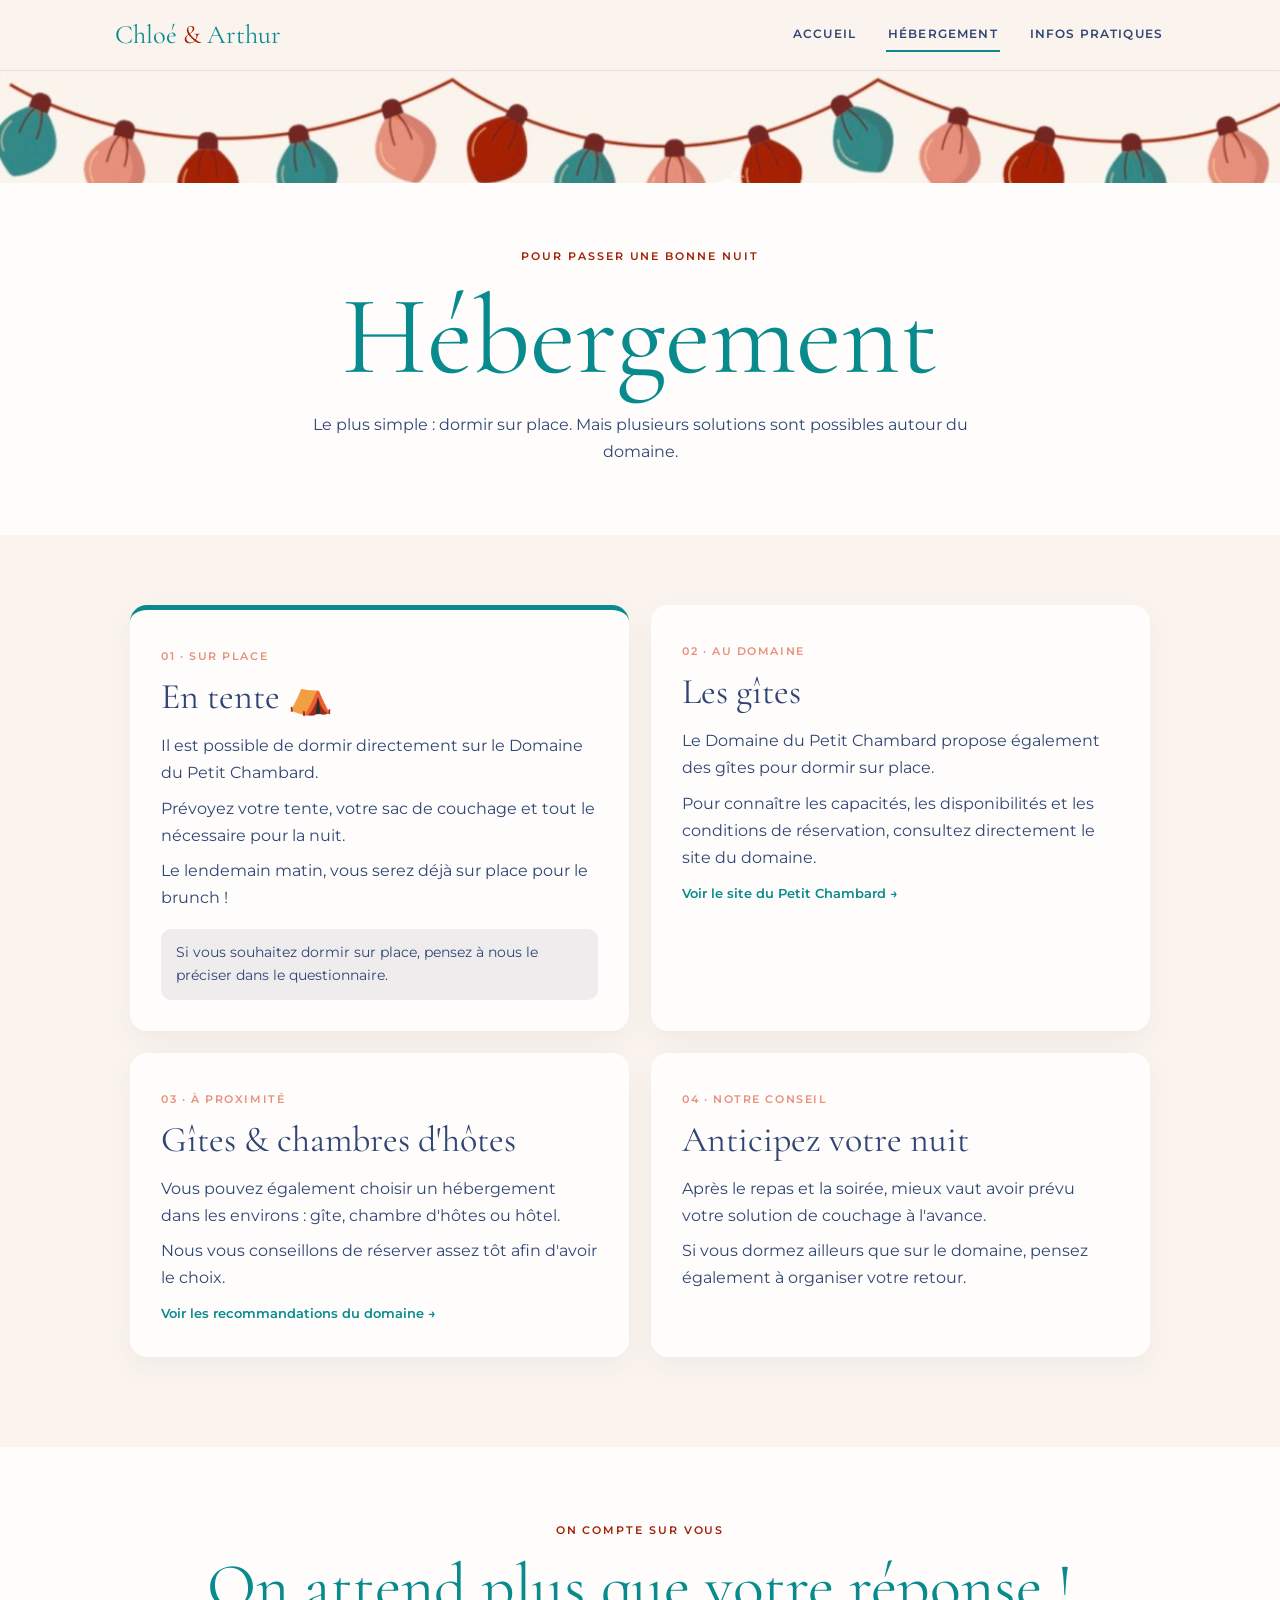
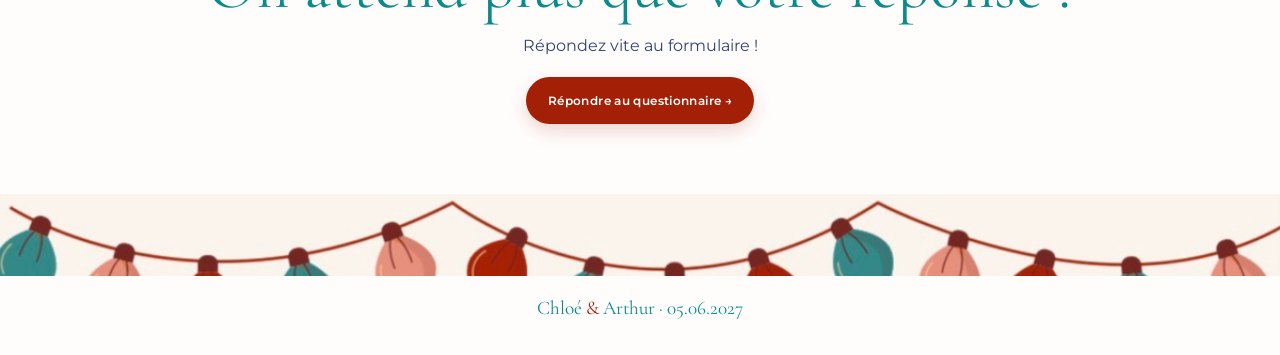
==== hebergement.html @ b44fb902 "Add files via upload" ====
<!DOCTYPE html>
<html lang="fr">
<head>
  <meta charset="UTF-8">
  <meta name="viewport" content="width=device-width, initial-scale=1.0, viewport-fit=cover">
  <meta name="description" content="Hébergement pour le mariage de Chloé & Arthur">
  <title>Hébergement — Chloé & Arthur</title>
  <link rel="stylesheet" href="style.css">
</head>
<body>
<header class="site-header">
  <nav class="nav-container">
    <a class="brand" href="index.html">Chloé <span>&</span> Arthur</a>
    <button class="menu-toggle" type="button" aria-label="Ouvrir le menu" aria-expanded="false">☰</button>
    <div class="nav-links">
      <a href="index.html">Accueil</a>
      <a class="active" href="hebergement.html">Hébergement</a>
      <a href="infos-pratiques.html">Infos pratiques</a>
    </div>
  </nav>
</header>

<main>
  <div class="garland"><img src="assets/guirlande.png" alt="Guirlande décorative"></div>
  <section class="page-title section-white">
    <p class="eyebrow">Pour passer une bonne nuit</p>
    <h1>Hébergement</h1>
    <p>Le plus simple : dormir sur place. Mais plusieurs solutions sont possibles autour du domaine.</p>
  </section>

  <section class="cards-section section-cream">
    <div class="cards">
      <article class="info-card featured">
        <span class="card-number">01 · SUR PLACE</span>
        <h2>En tente ⛺</h2>
        <p>Il est possible de dormir directement sur le Domaine du Petit Chambard.</p>
        <p>Prévoyez votre tente, votre sac de couchage et tout le nécessaire pour la nuit.</p>
        <p>Le lendemain matin, vous serez déjà sur place pour le brunch !</p>
        <div class="note">Si vous souhaitez dormir sur place, pensez à nous le préciser dans le questionnaire.</div>
      </article>

      <article class="info-card">
        <span class="card-number">02 · AU DOMAINE</span>
        <h2>Les gîtes</h2>
        <p>Le Domaine du Petit Chambard propose également des gîtes pour dormir sur place.</p>
        <p>Pour connaître les capacités, les disponibilités et les conditions de réservation, consultez directement le site du domaine.</p>
        <a class="text-link" href="https://www.petitchambard.fr/" target="_blank" rel="noopener">Voir le site du Petit Chambard →</a>
      </article>

      <article class="info-card">
        <span class="card-number">03 · À PROXIMITÉ</span>
        <h2>Gîtes & chambres d'hôtes</h2>
        <p>Vous pouvez également choisir un hébergement dans les environs : gîte, chambre d'hôtes ou hôtel.</p>
        <p>Nous vous conseillons de réserver assez tôt afin d'avoir le choix.</p>
        <a class="text-link" href="https://www.petitchambard.fr/" target="_blank" rel="noopener">Voir les recommandations du domaine →</a>
      </article>

      <article class="info-card">
        <span class="card-number">04 · NOTRE CONSEIL</span>
        <h2>Anticipez votre nuit</h2>
        <p>Après le repas et la soirée, mieux vaut avoir prévu votre solution de couchage à l'avance.</p>
        <p>Si vous dormez ailleurs que sur le domaine, pensez également à organiser votre retour.</p>
      </article>
    </div>
  </section>
</main>

<footer class="site-footer">
  <div class="rsvp">
    <p class="eyebrow">On compte sur vous</p>
    <h2>On attend plus que votre réponse !</h2>
    <p>Répondez vite au formulaire !</p>
    <a class="rsvp-button" data-questionnaire href="#">Répondre au questionnaire →</a>
  </div>
  <img src="assets/guirlande.png" alt="Guirlande décorative">
  <p class="footer-signature">Chloé <span>&</span> Arthur · 05.06.2027</p>
</footer>
<script src="config.js"></script>
<script src="script.js"></script>
</body>
</html>
---- style.css ----
/* ============================================================
   CHLOÉ & ARTHUR — SITE DE MARIAGE
   Palette fournie
   ============================================================ */

@import url('https://fonts.googleapis.com/css2?family=Cormorant+Garamond:wght@400;500;600&family=Montserrat:wght@400;500;600&display=swap');

:root {
  --cream: #FBF4EE;
  --teal: #098B8E;
  --red: #A32007;
  --pink: #E7907C;
  --blue: #304574;
  --grey: #EEECED;
  --white: #FFFDFC;

  /* Si Worstveld Sting est installée sur l'appareil, elle sera utilisée.
     Sinon, Cormorant Garamond donne un rendu proche et élégant. */
  --title-font: "Worstveld Sting", "Cormorant Garamond", Georgia, serif;
  --body-font: Montserrat, Arial, sans-serif;
}

* { box-sizing: border-box; }
html { scroll-behavior: smooth; }
body {
  margin: 0;
  background: var(--cream);
  color: var(--blue);
  font-family: var(--body-font);
  line-height: 1.7;
  -webkit-text-size-adjust: 100%;
}
img { max-width: 100%; }
a { color: inherit; }

/* MENU FIXE */
.site-header {
  position: sticky;
  top: 0;
  z-index: 50;
  background: rgba(251,244,238,.97);
  backdrop-filter: blur(12px);
  border-bottom: 1px solid rgba(48,69,116,.10);
}
.nav-container {
  width: min(1050px, calc(100% - 30px));
  min-height: 70px;
  margin: auto;
  display: flex;
  align-items: center;
  justify-content: space-between;
  gap: 20px;
}
.brand {
  color: var(--teal);
  text-decoration: none;
  font-family: var(--title-font);
  font-size: 1.65rem;
  white-space: nowrap;
}
.brand span, h1 span, .footer-signature span { color: var(--red); }
.nav-links { display: flex; gap: 28px; align-items: center; }
.nav-links a {
  text-decoration: none;
  text-transform: uppercase;
  letter-spacing: .10em;
  font-size: .72rem;
  font-weight: 600;
  padding: 9px 2px;
  position: relative;
}
.nav-links a::after {
  content: "";
  position: absolute;
  left: 0;
  right: 100%;
  bottom: 2px;
  height: 2px;
  background: var(--teal);
  transition: right .2s ease;
}
.nav-links a:hover::after,
.nav-links a.active::after { right: 0; }
.menu-toggle {
  display: none;
  border: 0;
  background: transparent;
  color: var(--blue);
  font-size: 1.45rem;
  padding: 8px;
}

/* GUIRLANDE */
.garland {
  width: 100%;
  height: 112px;
  overflow: hidden;
  background: var(--cream);
}
.garland img {
  width: 100%;
  height: 100%;
  display: block;
  object-fit: cover;
  object-position: center top;
}

/* TYPOGRAPHIE */
h1, h2, h3 { font-family: var(--title-font); font-weight: 400; line-height: 1.05; }
h1 { color: var(--teal); font-size: clamp(4rem, 9vw, 7rem); margin: 8px 0 28px; }
h2 { font-size: clamp(2.3rem, 5vw, 4rem); margin: 0 0 22px; }
h3 { font-family: var(--body-font); font-size: 1rem; font-weight: 600; margin: 0 0 4px; }
.eyebrow {
  margin: 0 0 12px;
  color: var(--red);
  text-transform: uppercase;
  letter-spacing: .18em;
  font-size: .67rem;
  font-weight: 600;
}
.eyebrow.light { color: white; }

/* ACCUEIL */
.hero {
  min-height: calc(100vh - 182px);
  padding: 65px 18px 80px;
  text-align: center;
  display: flex;
  flex-direction: column;
  justify-content: center;
  align-items: center;
}
.save-date {
  color: var(--red);
  font-family: var(--title-font);
  font-size: clamp(1.8rem, 4vw, 3rem);
  margin: 0 0 10px;
}
.couple {
  display: block;
  width: min(440px, 83vw);
  margin: 0 auto;
}
.date-ribbon {
  display: inline-flex;
  flex-direction: column;
  align-items: center;
  background: var(--teal);
  color: white;
  padding: 13px 27px 15px;
  transform: rotate(-1deg);
  box-shadow: 5px 5px 0 rgba(163,32,7,.14);
}
.date-ribbon strong { font-family: var(--title-font); font-size: 1.7rem; }
.date-ribbon span { font-size: .75rem; }

.section-white { background: var(--white); }
.section-cream { background: var(--cream); }
.section-white, .section-cream { padding: 85px 20px; }
.content-narrow { width: min(820px, 100%); margin: auto; }
.intro { text-align: center; }
.intro .content-narrow > p:not(.eyebrow) { max-width: 710px; margin: 10px auto; }

.programme h2 { margin-bottom: 45px; }
.timeline { width: min(780px, 100%); margin: auto; }
.event {
  display: grid;
  grid-template-columns: 120px 1fr;
  gap: 28px;
  padding: 0 0 27px;
  margin: 0 0 27px;
  border-bottom: 1px solid rgba(48,69,116,.16);
}
.event time {
  color: var(--red);
  font-family: var(--title-font);
  font-size: 1.45rem;
  text-align: right;
}
.event-body p { margin: 0; }
.event-body a, .text-link {
  color: var(--teal);
  text-decoration: none;
  font-size: .83rem;
  font-weight: 600;
}
.sunday-card {
  margin: 50px auto 0;
  max-width: 780px;
  padding: 42px 24px;
  background: var(--teal);
  color: white;
  border-radius: 18px;
  text-align: center;
}
.sunday-card h2 { color: white; }
.sunday-card p:last-child { margin-bottom: 0; }

/* PAGES INTERIEURES */
.page-title { text-align: center; padding: 65px 20px 70px; }
.page-title h1 { margin: 0 0 15px; }
.page-title > p:last-child { max-width: 680px; margin: auto; }
.cards-section { padding: 70px 18px 90px; }
.cards {
  width: min(1020px, 100%);
  margin: auto;
  display: grid;
  grid-template-columns: repeat(2, minmax(0, 1fr));
  gap: 22px;
}
.info-card {
  background: var(--white);
  border-radius: 17px;
  padding: 31px;
  box-shadow: 0 10px 30px rgba(48,69,116,.06);
}
.info-card.featured { border-top: 5px solid var(--teal); }
.info-card.warning { border-top: 5px solid var(--pink); }
.card-number {
  color: var(--pink);
  font-size: .66rem;
  letter-spacing: .15em;
  font-weight: 600;
}
.info-card h2 { font-size: 2.25rem; margin: 10px 0 16px; }
.info-card p { margin: 8px 0; }
.note {
  margin-top: 18px;
  background: var(--grey);
  border-radius: 10px;
  padding: 12px 15px;
  font-size: .85rem;
}
.button {
  display: inline-block;
  margin-top: 8px;
  padding: 9px 14px;
  border: 1px solid rgba(9,139,142,.35);
  border-radius: 999px;
  color: var(--teal);
  text-decoration: none;
  font-size: .78rem;
  font-weight: 600;
}
.phone { color: var(--teal); text-decoration: none; font-weight: 600; }
.muted { color: rgba(48,69,116,.65); font-size: .82rem; }

/* BAS DE PAGE / RSVP */
.site-footer { background: var(--white); text-align: center; overflow: hidden; }
.rsvp { padding: 75px 20px 70px; }
.rsvp h2 { color: var(--teal); margin-bottom: 12px; }
.rsvp p:not(.eyebrow) { margin: 4px 0 18px; }
.rsvp-button {
  display: inline-block;
  background: var(--red);
  color: white;
  text-decoration: none;
  padding: 13px 22px;
  border-radius: 999px;
  font-size: .78rem;
  font-weight: 600;
  letter-spacing: .03em;
  box-shadow: 0 7px 18px rgba(163,32,7,.18);
}
.site-footer > img {
  display: block;
  width: 100%;
  height: 82px;
  object-fit: cover;
  object-position: center top;
}
.footer-signature {
  margin: 0;
  padding: 16px 15px 30px;
  color: var(--teal);
  font-family: var(--title-font);
  font-size: 1.2rem;
}

/* MOBILE */
@media (max-width: 700px) {
  .nav-container { min-height: 62px; }
  .brand { font-size: 1.45rem; }
  .menu-toggle { display: block; }
  .nav-links {
    display: none;
    position: absolute;
    top: 62px;
    left: 12px;
    right: 12px;
    flex-direction: column;
    align-items: stretch;
    gap: 0;
    background: var(--white);
    padding: 5px 18px;
    border-radius: 14px;
    box-shadow: 0 12px 35px rgba(48,69,116,.16);
  }
  .nav-links.open { display: flex; }
  .nav-links a { padding: 14px 3px; border-bottom: 1px solid rgba(48,69,116,.10); }
  .nav-links a:last-child { border-bottom: 0; }

  .garland { height: 76px; }
  .hero { min-height: auto; padding: 54px 14px 62px; }
  .save-date { font-size: 1.75rem; }
  .couple { width: min(390px, 88vw); }
  h1 { font-size: clamp(3.45rem, 16vw, 5.4rem); margin: 4px 0 22px; }
  .date-ribbon { max-width: 94%; padding: 11px 18px 13px; }
  .date-ribbon strong { font-size: 1.45rem; }
  .date-ribbon span { font-size: .64rem; }

  .section-white, .section-cream { padding: 60px 16px; }
  .intro h2 { font-size: 2.45rem; }
  .programme h2 { margin-bottom: 38px; }
  .event { grid-template-columns: 72px 1fr; gap: 15px; padding-bottom: 22px; margin-bottom: 22px; }
  .event time { font-size: 1.08rem; }
  .event-body h3 { font-size: .91rem; }
  .event-body p, .event-body a { font-size: .82rem; }
  .sunday-card { margin-top: 38px; padding: 34px 20px; }
  .sunday-card h2 { font-size: 2.4rem; }

  .page-title { padding: 44px 18px 52px; }
  .page-title h1 { font-size: clamp(3.5rem, 15vw, 5.3rem); }
  .cards-section { padding: 45px 16px 65px; }
  .cards { grid-template-columns: 1fr; gap: 18px; }
  .info-card { padding: 26px; }
  .info-card h2 { font-size: 2.05rem; }
  .rsvp { padding: 58px 18px 55px; }
  .rsvp h2 { font-size: 2.5rem; }
  .site-footer > img { height: 70px; }
}

@media (prefers-reduced-motion: reduce) {
  html { scroll-behavior: auto; }
  * { transition: none !important; }
}
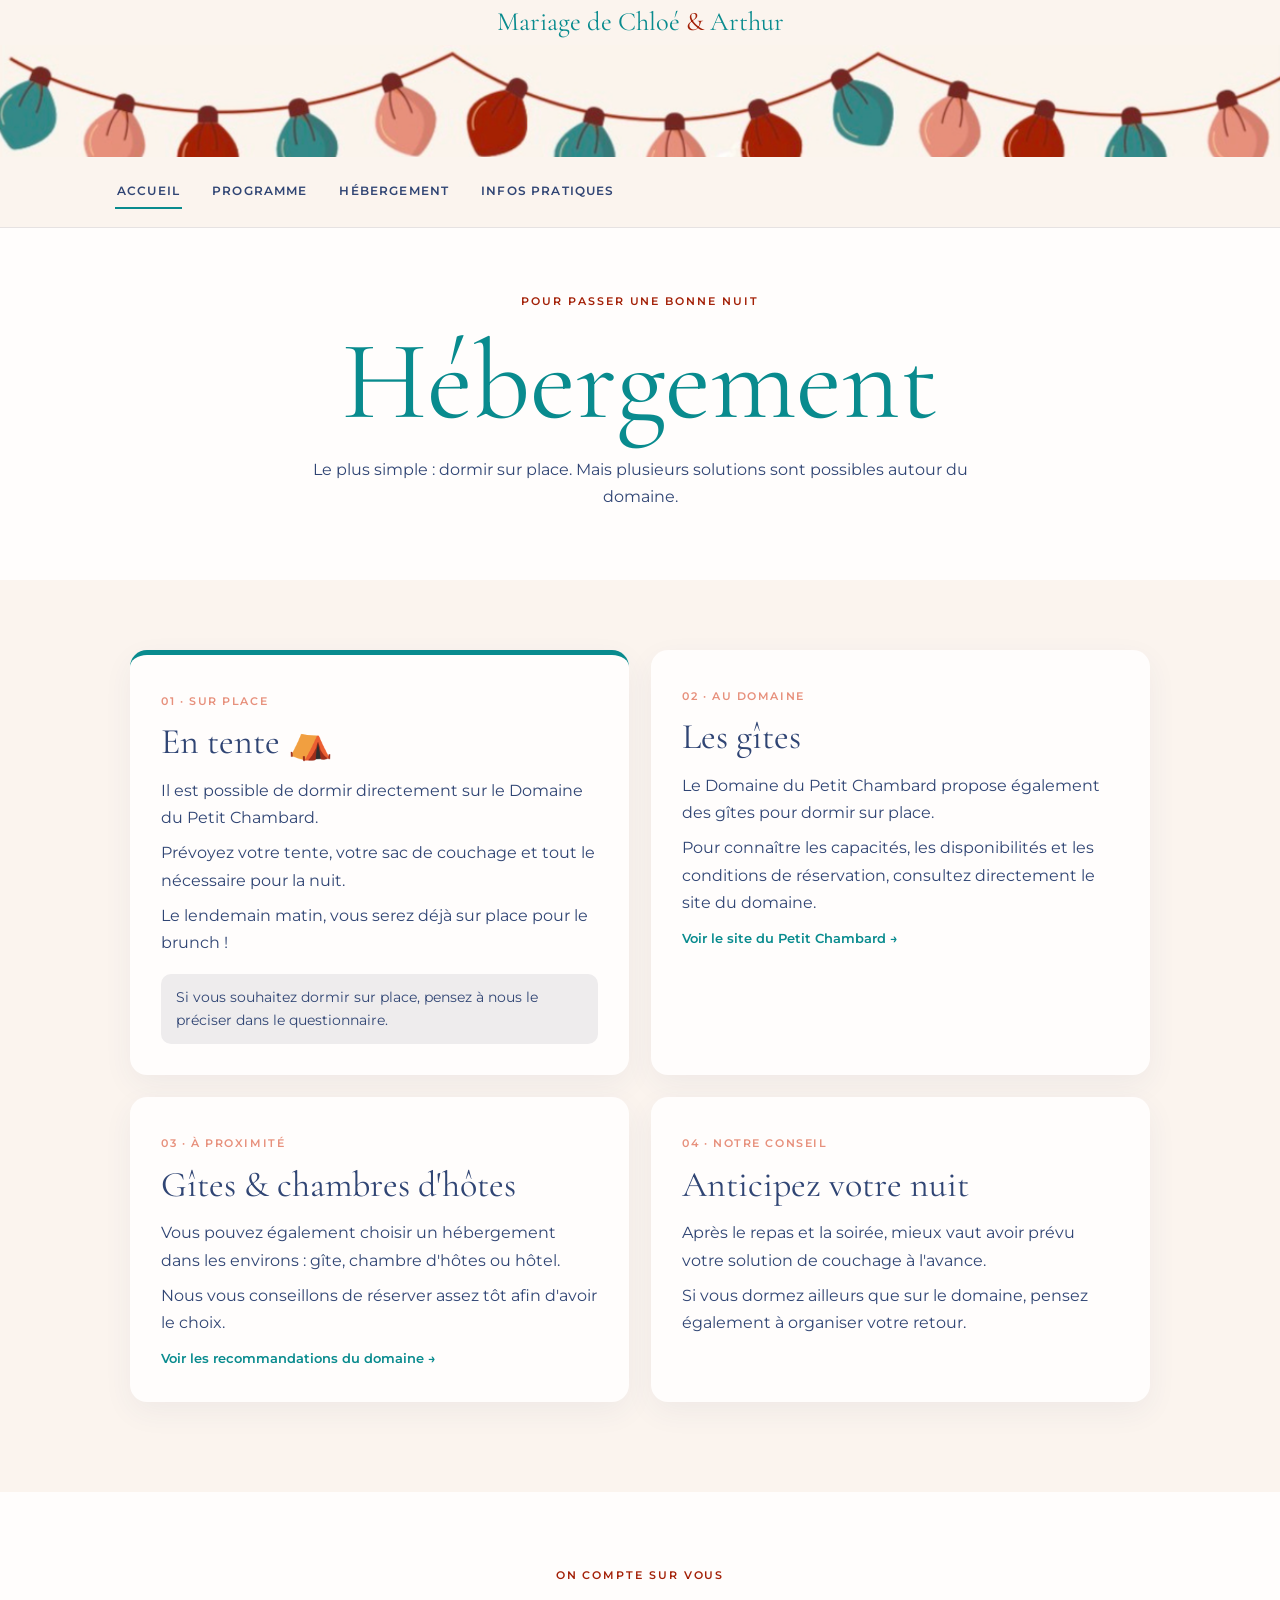
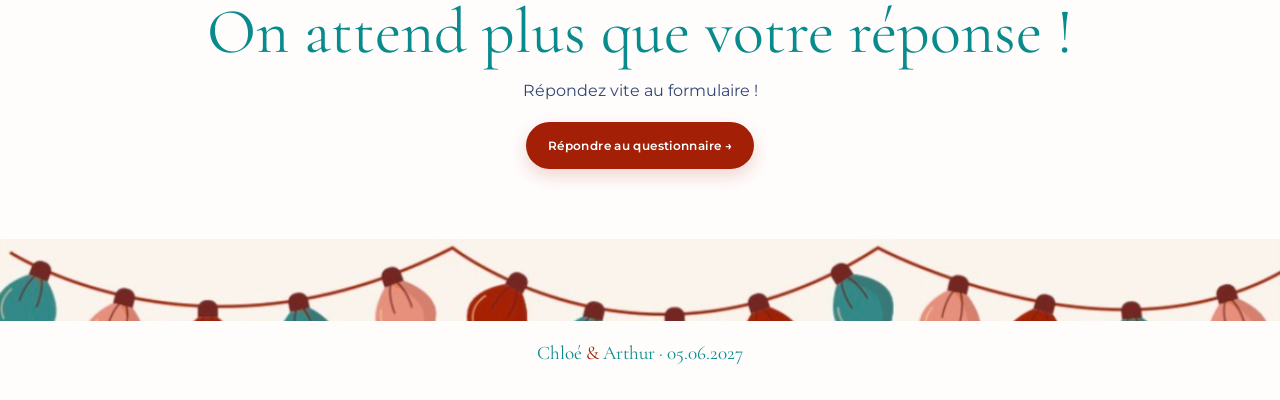
==== commit 0caaaaa7: "Add files via upload" ====
--- a/hebergement.html
+++ b/hebergement.html
@@ -9,19 +9,30 @@
 </head>
 <body>
 <header class="site-header">
+    <!-- Ligne 1 : Titre -->
+    <div class="brand">
+      Mariage de Chloé <span>&</span> Arthur
+    </div>
+  <!-- Ligne 2 : Guirlande -->
+  <div class="garland">
+    <img src="assets/guirlande.png" alt="Guirlande décorative">
+  </div>
+  <!-- Conteneur du titre + menu -->
   <nav class="nav-container">
-    <a class="brand" href="index.html">Chloé <span>&</span> Arthur</a>
+    <!-- Bouton mobile -->
     <button class="menu-toggle" type="button" aria-label="Ouvrir le menu" aria-expanded="false">☰</button>
+
+    <!-- Ligne 2 : Menu -->
     <div class="nav-links">
-      <a href="index.html">Accueil</a>
-      <a class="active" href="hebergement.html">Hébergement</a>
+      <a class="active" href="index.html">Accueil</a>
+      <a href="programme.html">Programme</a>
+      <a href="hebergement.html">Hébergement</a>
       <a href="infos-pratiques.html">Infos pratiques</a>
     </div>
   </nav>
 </header>
 
 <main>
-  <div class="garland"><img src="assets/guirlande.png" alt="Guirlande décorative"></div>
   <section class="page-title section-white">
     <p class="eyebrow">Pour passer une bonne nuit</p>
     <h1>Hébergement</h1>
--- a/style.css
+++ b/style.css
@@ -54,6 +54,7 @@
 .brand {
   color: var(--teal);
   text-decoration: none;
+  text-align: center;
   font-family: var(--title-font);
   font-size: 1.65rem;
   white-space: nowrap;
@@ -278,7 +279,7 @@
 }
 
 /* MOBILE */
-@media (max-width: 700px) {
+@media (max-width: 600px) {
   .nav-container { min-height: 62px; }
   .brand { font-size: 1.45rem; }
   .menu-toggle { display: block; }
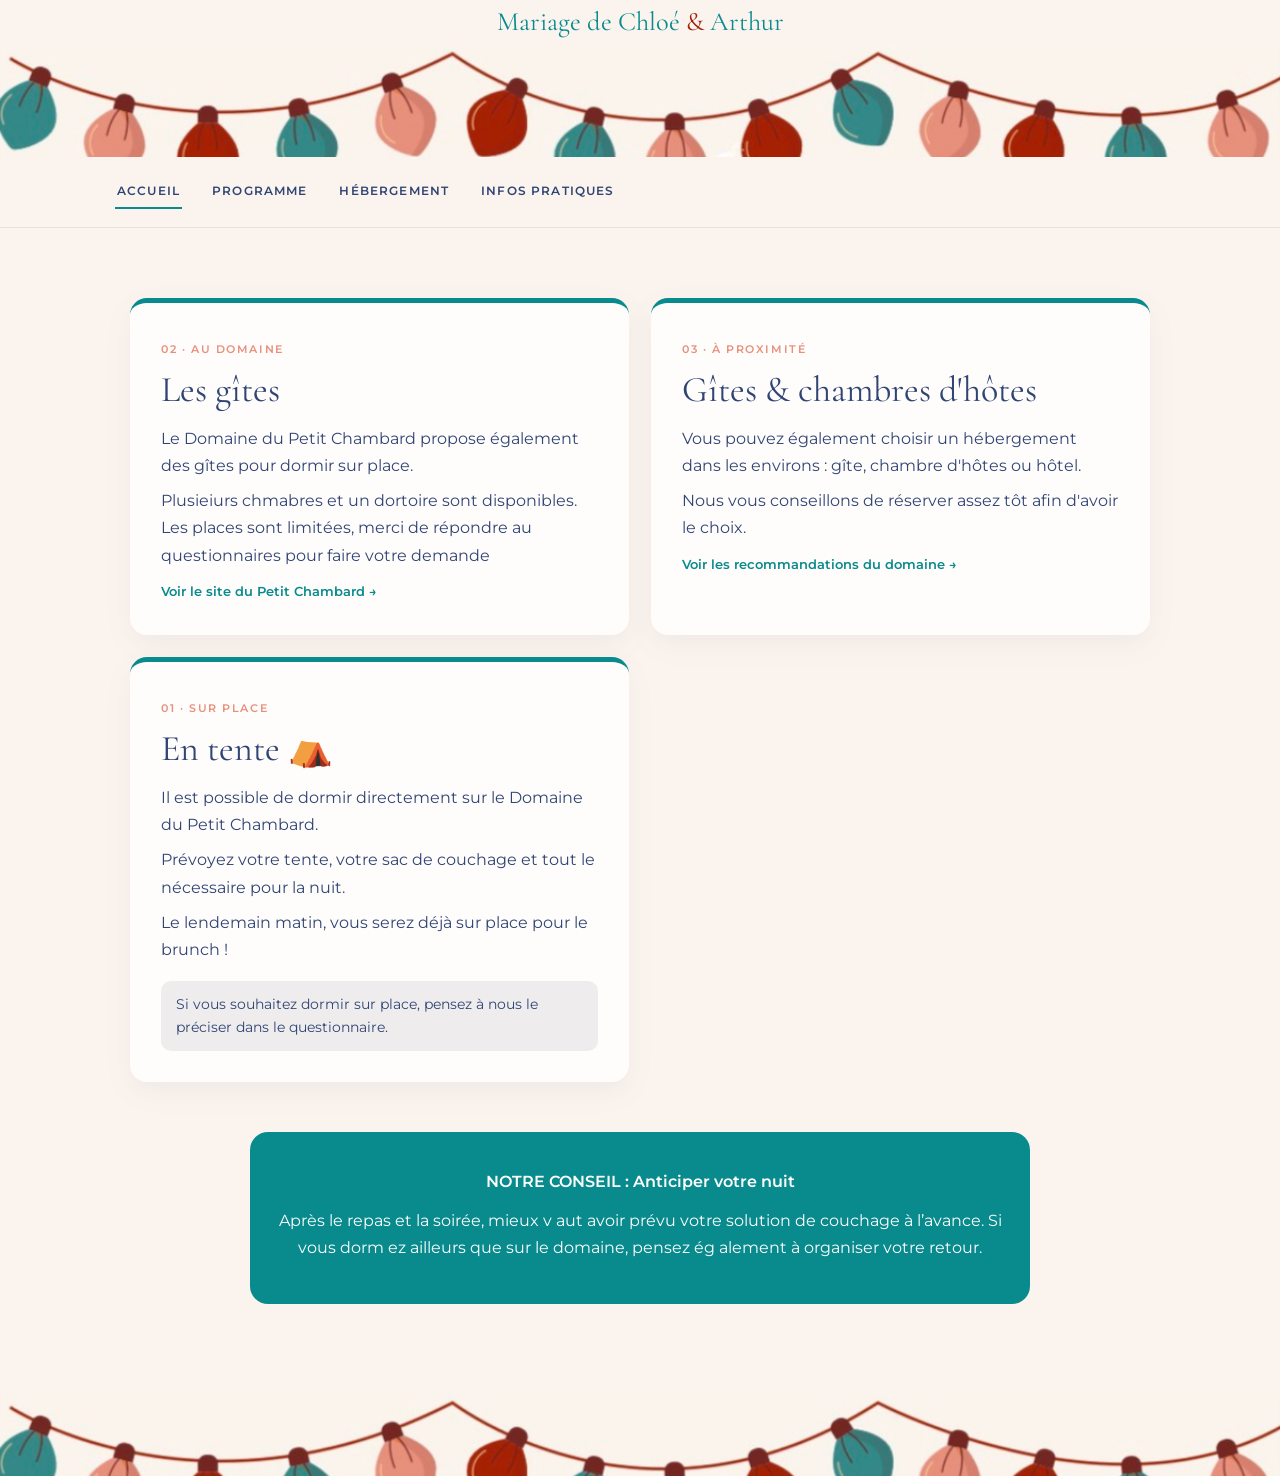
==== commit d805a59f: "Add files via upload" ====
--- a/hebergement.html
+++ b/hebergement.html
@@ -33,14 +33,26 @@
 </header>
 
 <main>
-  <section class="page-title section-white">
-    <p class="eyebrow">Pour passer une bonne nuit</p>
-    <h1>Hébergement</h1>
-    <p>Le plus simple : dormir sur place. Mais plusieurs solutions sont possibles autour du domaine.</p>
-  </section>
 
   <section class="cards-section section-cream">
     <div class="cards">
+
+      <article class="info-card featured">
+        <span class="card-number">02 · AU DOMAINE</span>
+        <h2>Les gîtes</h2>
+        <p>Le Domaine du Petit Chambard propose également des gîtes pour dormir sur place.</p>
+        <p>Plusieiurs chmabres et un dortoire sont disponibles. Les places sont limitées, merci de répondre au questionnaires pour faire votre demande</p>
+        <a class="text-link" href="https://www.petitchambard.fr/" target="_blank" rel="noopener">Voir le site du Petit Chambard →</a>
+      </article>
+
+    <article class="info-card featured">
+        <span class="card-number">03 · À PROXIMITÉ</span>
+        <h2>Gîtes & chambres d'hôtes</h2>
+        <p>Vous pouvez également choisir un hébergement dans les environs : gîte, chambre d'hôtes ou hôtel.</p>
+        <p>Nous vous conseillons de réserver assez tôt afin d'avoir le choix.</p>
+        <a class="text-link" href="https://www.petitchambard.fr/" target="_blank" rel="noopener">Voir les recommandations du domaine →</a>
+      </article>
+
       <article class="info-card featured">
         <span class="card-number">01 · SUR PLACE</span>
         <h2>En tente ⛺</h2>
@@ -50,41 +62,23 @@
         <div class="note">Si vous souhaitez dormir sur place, pensez à nous le préciser dans le questionnaire.</div>
       </article>
 
-      <article class="info-card">
-        <span class="card-number">02 · AU DOMAINE</span>
-        <h2>Les gîtes</h2>
-        <p>Le Domaine du Petit Chambard propose également des gîtes pour dormir sur place.</p>
-        <p>Pour connaître les capacités, les disponibilités et les conditions de réservation, consultez directement le site du domaine.</p>
-        <a class="text-link" href="https://www.petitchambard.fr/" target="_blank" rel="noopener">Voir le site du Petit Chambard →</a>
-      </article>
 
-      <article class="info-card">
-        <span class="card-number">03 · À PROXIMITÉ</span>
-        <h2>Gîtes & chambres d'hôtes</h2>
-        <p>Vous pouvez également choisir un hébergement dans les environs : gîte, chambre d'hôtes ou hôtel.</p>
-        <p>Nous vous conseillons de réserver assez tôt afin d'avoir le choix.</p>
-        <a class="text-link" href="https://www.petitchambard.fr/" target="_blank" rel="noopener">Voir les recommandations du domaine →</a>
-      </article>
+    </div>
 
-      <article class="info-card">
-        <span class="card-number">04 · NOTRE CONSEIL</span>
-        <h2>Anticipez votre nuit</h2>
-        <p>Après le repas et la soirée, mieux vaut avoir prévu votre solution de couchage à l'avance.</p>
-        <p>Si vous dormez ailleurs que sur le domaine, pensez également à organiser votre retour.</p>
-      </article>
+    <div class="sunday-card">
+        <h3>NOTRE CONSEIL : Anticiper votre nuit</h3>
+        <p>Après le repas et la soirée, mieux v aut avoir
+prévu votre solution de couchage à l’avance.
+Si vous dorm ez ailleurs que sur le domaine,
+pensez ég alement à organiser votre retour.</p>
     </div>
+
   </section>
+
 </main>
 
 <footer class="site-footer">
-  <div class="rsvp">
-    <p class="eyebrow">On compte sur vous</p>
-    <h2>On attend plus que votre réponse !</h2>
-    <p>Répondez vite au formulaire !</p>
-    <a class="rsvp-button" data-questionnaire href="#">Répondre au questionnaire →</a>
-  </div>
   <img src="assets/guirlande.png" alt="Guirlande décorative">
-  <p class="footer-signature">Chloé <span>&</span> Arthur · 05.06.2027</p>
 </footer>
 <script src="config.js"></script>
 <script src="script.js"></script>
--- a/style.css
+++ b/style.css
@@ -280,22 +280,36 @@
 
 /* MOBILE */
 @media (max-width: 600px) {
-  .nav-container { min-height: 62px; }
-  .brand { font-size: 1.45rem; }
-  .menu-toggle { display: block; }
+  .nav-container {
+    min-height: 62px;
+    width: 100%;
+  }
+
+  .brand {
+    font-size: 1.45rem;
+  }
+
+  .menu-toggle {
+    display: none;
+  }
+
   .nav-links {
-    display: none;
-    position: absolute;
-    top: 62px;
-    left: 12px;
-    right: 12px;
-    flex-direction: column;
-    align-items: stretch;
+    width: 100%;
+    display: grid;
+    grid-template-columns: repeat(4, 1fr);
     gap: 0;
-    background: var(--white);
-    padding: 5px 18px;
-    border-radius: 14px;
-    box-shadow: 0 12px 35px rgba(48,69,116,.16);
+  }
+
+  .nav-links a {
+    padding: 12px 2px;
+    text-align: center;
+    font-size: .55rem;
+    letter-spacing: .03em;
+    white-space: nowrap;
+  }
+
+  .nav-links.open {
+    display: grid;
   }
   .nav-links.open { display: flex; }
   .nav-links a { padding: 14px 3px; border-bottom: 1px solid rgba(48,69,116,.10); }
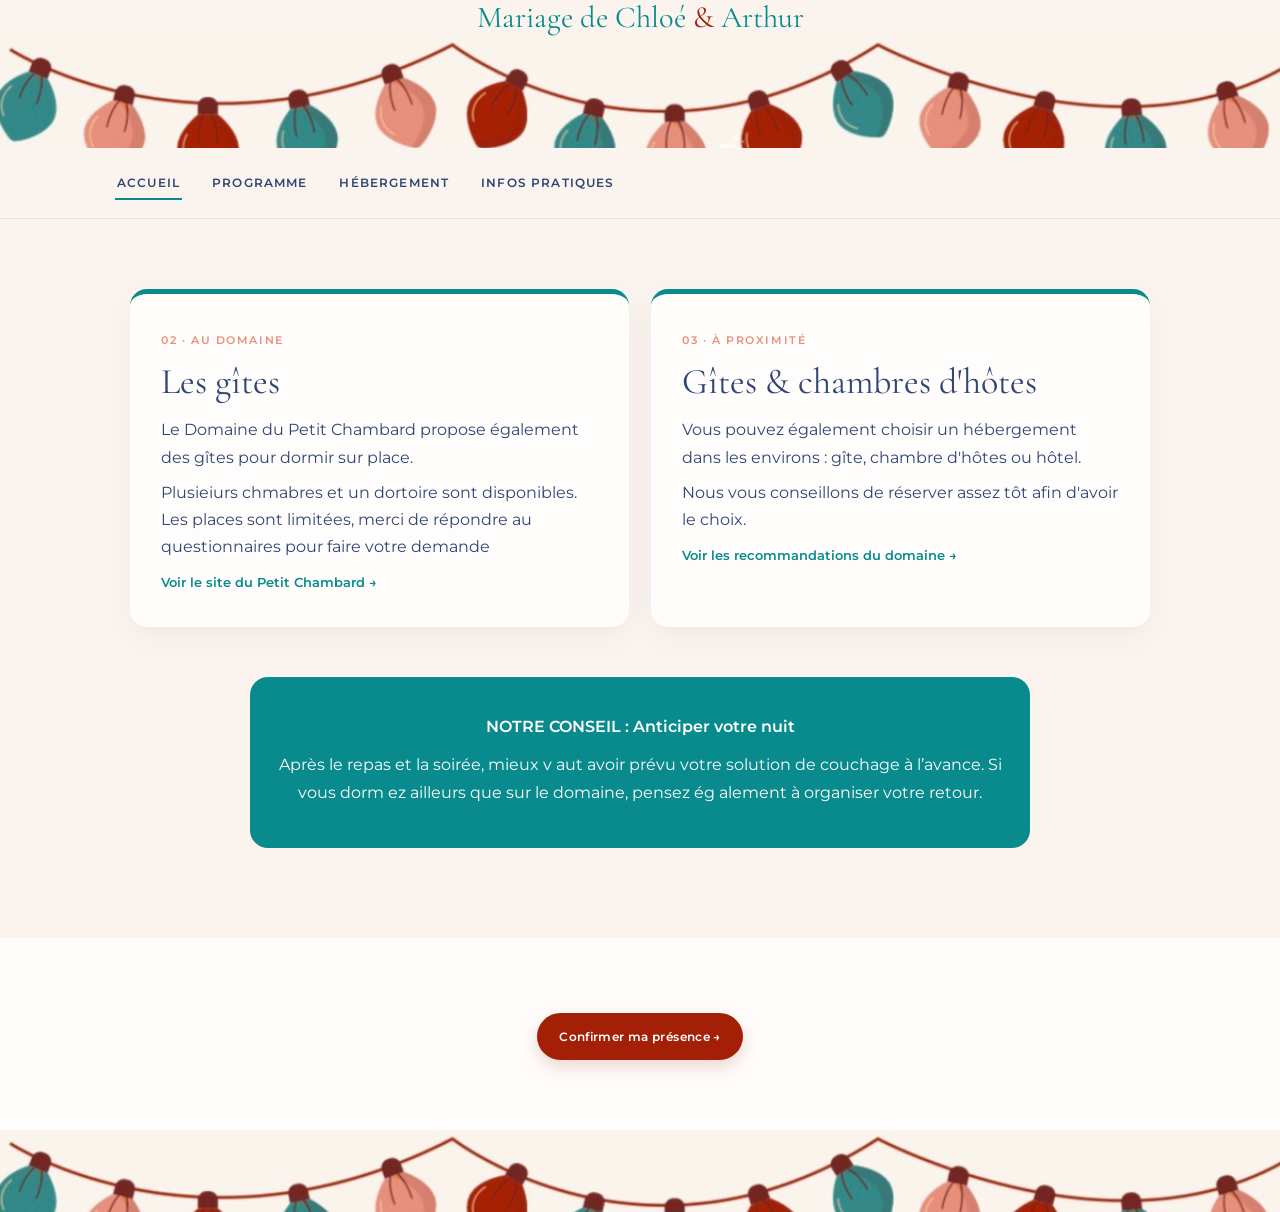
==== commit 36062a3a: "Add files via upload" ====
--- a/hebergement.html
+++ b/hebergement.html
@@ -53,14 +53,6 @@
         <a class="text-link" href="https://www.petitchambard.fr/" target="_blank" rel="noopener">Voir les recommandations du domaine →</a>
       </article>
 
-      <article class="info-card featured">
-        <span class="card-number">01 · SUR PLACE</span>
-        <h2>En tente ⛺</h2>
-        <p>Il est possible de dormir directement sur le Domaine du Petit Chambard.</p>
-        <p>Prévoyez votre tente, votre sac de couchage et tout le nécessaire pour la nuit.</p>
-        <p>Le lendemain matin, vous serez déjà sur place pour le brunch !</p>
-        <div class="note">Si vous souhaitez dormir sur place, pensez à nous le préciser dans le questionnaire.</div>
-      </article>
 
 
     </div>
@@ -78,6 +70,9 @@
 </main>
 
 <footer class="site-footer">
+  <div class="rsvp">
+    <a class="rsvp-button" data-questionnaire href="#">Confirmer ma présence →</a>
+  </div>
   <img src="assets/guirlande.png" alt="Guirlande décorative">
 </footer>
 <script src="config.js"></script>
--- a/style.css
+++ b/style.css
@@ -56,7 +56,8 @@
   text-decoration: none;
   text-align: center;
   font-family: var(--title-font);
-  font-size: 1.65rem;
+  font-size: 1.9rem;
+  line-height: 1.2;
   white-space: nowrap;
 }
 .brand span, h1 span, .footer-signature span { color: var(--red); }
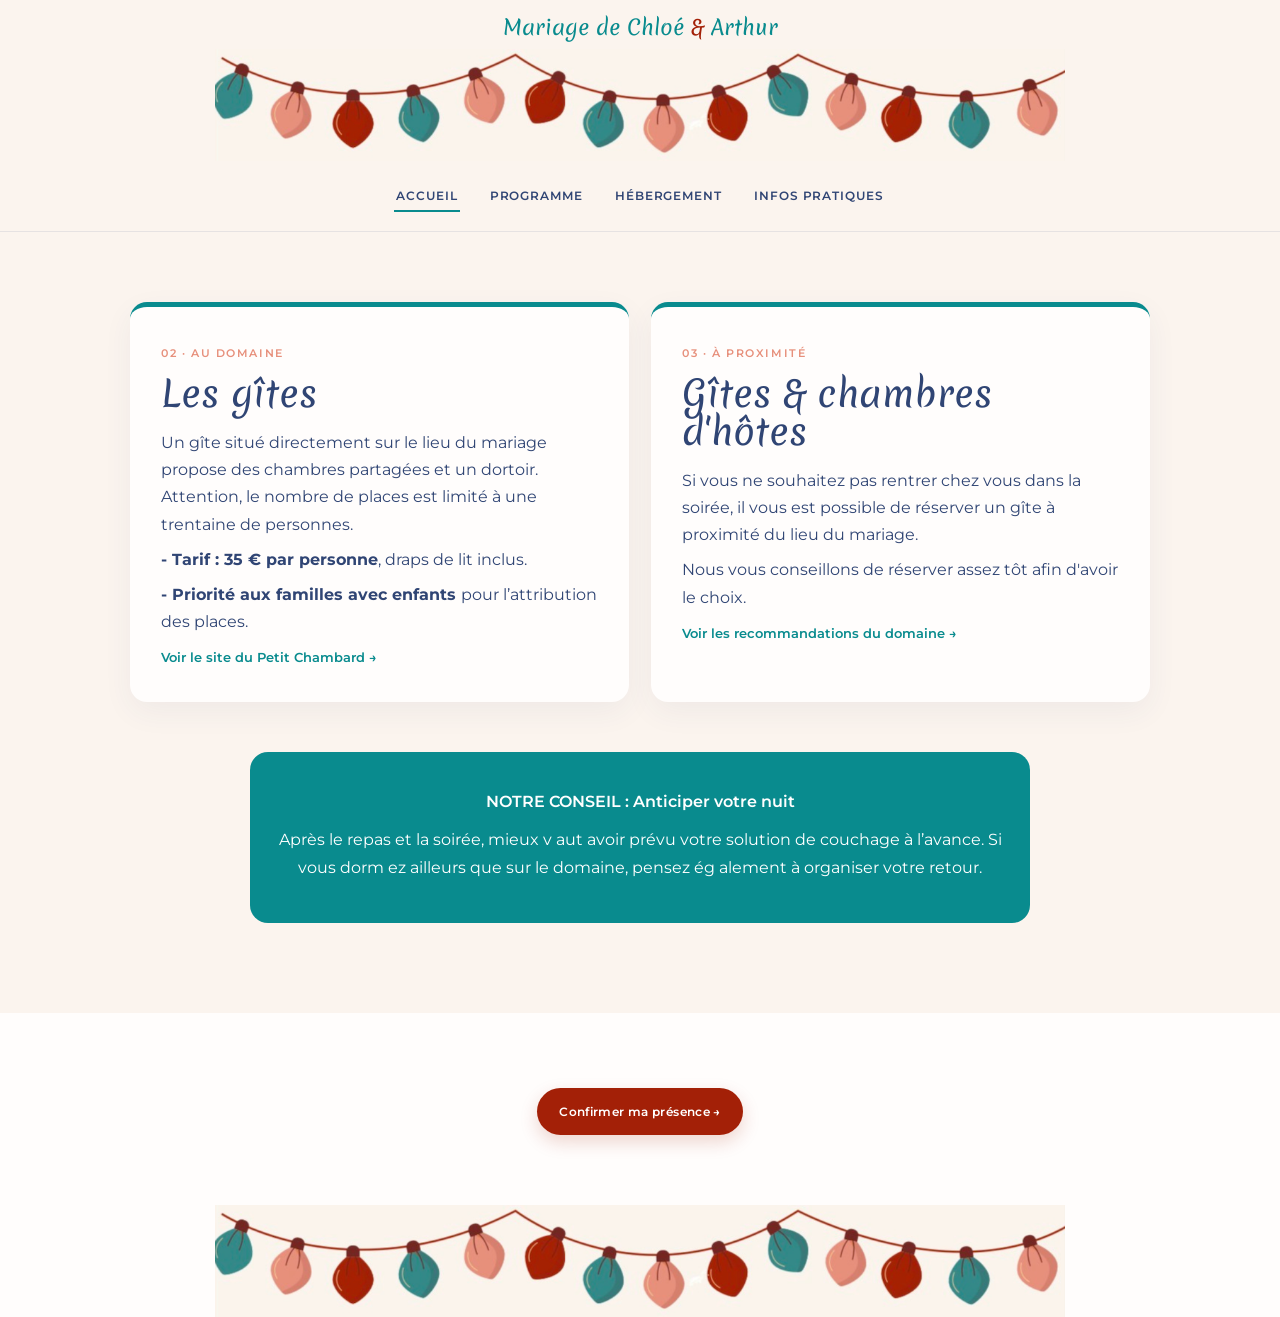
==== commit e87a382f: "Add files via upload" ====
--- a/hebergement.html
+++ b/hebergement.html
@@ -40,15 +40,18 @@
       <article class="info-card featured">
         <span class="card-number">02 · AU DOMAINE</span>
         <h2>Les gîtes</h2>
-        <p>Le Domaine du Petit Chambard propose également des gîtes pour dormir sur place.</p>
-        <p>Plusieiurs chmabres et un dortoire sont disponibles. Les places sont limitées, merci de répondre au questionnaires pour faire votre demande</p>
+        <p>Un gîte situé directement sur le lieu du mariage propose des chambres partagées et un dortoir. Attention, le nombre de
+places est limité à une trentaine de personnes.</p>
+<p><b>- Tarif : 35 € par personne</b>, draps de lit inclus.</p>
+<p><b>- Priorité aux familles avec enfants </b>pour l’attribution des places.</p>
         <a class="text-link" href="https://www.petitchambard.fr/" target="_blank" rel="noopener">Voir le site du Petit Chambard →</a>
       </article>
 
     <article class="info-card featured">
         <span class="card-number">03 · À PROXIMITÉ</span>
         <h2>Gîtes & chambres d'hôtes</h2>
-        <p>Vous pouvez également choisir un hébergement dans les environs : gîte, chambre d'hôtes ou hôtel.</p>
+        <p>Si vous ne souhaitez pas rentrer chez vous dans la soirée, il vous est possible de réserver un gîte à proximité du lieu du
+mariage.</p>
         <p>Nous vous conseillons de réserver assez tôt afin d'avoir le choix.</p>
         <a class="text-link" href="https://www.petitchambard.fr/" target="_blank" rel="noopener">Voir les recommandations du domaine →</a>
       </article>
--- a/style.css
+++ b/style.css
@@ -3,7 +3,7 @@
    Palette fournie
    ============================================================ */
 
-@import url('https://fonts.googleapis.com/css2?family=Cormorant+Garamond:wght@400;500;600&family=Montserrat:wght@400;500;600&display=swap');
+@import url('https://fonts.googleapis.com/css2?family=Merienda:wght@400;500;600;700&family=Montserrat:wght@400;500;600&display=swap');
 
 :root {
   --cream: #FBF4EE;
@@ -14,10 +14,8 @@
   --grey: #EEECED;
   --white: #FFFDFC;
 
-  /* Si Worstveld Sting est installée sur l'appareil, elle sera utilisée.
-     Sinon, Cormorant Garamond donne un rendu proche et élégant. */
-  --title-font: "Worstveld Sting", "Cormorant Garamond", Georgia, serif;
-  --body-font: Montserrat, Arial, sans-serif;
+  --title-font: "Merienda", cursive;
+  --body-font: "Montserrat", Arial, sans-serif;
 }
 
 * { box-sizing: border-box; }
@@ -52,23 +50,26 @@
   gap: 20px;
 }
 .brand {
+  display: block;
+  padding: 14px 12px 8px;
   color: var(--teal);
   text-decoration: none;
   text-align: center;
   font-family: var(--title-font);
-  font-size: 1.9rem;
-  line-height: 1.2;
-  white-space: nowrap;
+  font-size: 1.3rem;
+  line-height: 1.3;
 }
 .brand span, h1 span, .footer-signature span { color: var(--red); }
-.nav-links { display: flex; gap: 28px; align-items: center; }
+.nav-links { width: 100%; display: flex; justify-content: center; gap: 28px; align-items: center; }
 .nav-links a {
+  display: block;
   text-decoration: none;
   text-transform: uppercase;
-  letter-spacing: .10em;
+  letter-spacing: .08em;
   font-size: .72rem;
   font-weight: 600;
-  padding: 9px 2px;
+  line-height: 1.4;
+  padding: 10px 2px;
   position: relative;
 }
 .nav-links a::after {
@@ -98,13 +99,16 @@
   height: 112px;
   overflow: hidden;
   background: var(--cream);
+  display: flex;
+  align-items: center;
+  justify-content: center;
 }
 .garland img {
-  width: 100%;
-  height: 100%;
-  display: block;
-  object-fit: cover;
-  object-position: center top;
+  width: 70%;
+  height: auto;
+  max-height: 100%;
+  display: block;
+  object-fit: contain;
 }
 
 /* TYPOGRAPHIE */
@@ -124,8 +128,8 @@
 
 /* ACCUEIL */
 .hero {
-  min-height: calc(100vh - 182px);
-  padding: 65px 18px 80px;
+  min-height: calc(100vh - 150px);
+  padding: 20px 18px 20px;
   text-align: center;
   display: flex;
   flex-direction: column;
@@ -140,7 +144,7 @@
 }
 .couple {
   display: block;
-  width: min(440px, 83vw);
+  width: min(308px, 58vw);
   margin: 0 auto;
 }
 .date-ribbon {
@@ -162,6 +166,7 @@
 .content-narrow { width: min(820px, 100%); margin: auto; }
 .intro { text-align: center; }
 .intro .content-narrow > p:not(.eyebrow) { max-width: 710px; margin: 10px auto; }
+.home-intro.section-white { padding-bottom: 0; }
 
 .programme h2 { margin-bottom: 45px; }
 .timeline { width: min(780px, 100%); margin: auto; }
@@ -250,6 +255,13 @@
 /* BAS DE PAGE / RSVP */
 .site-footer { background: var(--white); text-align: center; overflow: hidden; }
 .rsvp { padding: 75px 20px 70px; }
+.site-footer .home-rsvp { padding-top: 16px; }
+.rsvp-illustration {
+  display: block;
+  width: min(340px, 80vw);
+  height: auto;
+  margin: 0 auto 24px;
+}
 .rsvp h2 { color: var(--teal); margin-bottom: 12px; }
 .rsvp p:not(.eyebrow) { margin: 4px 0 18px; }
 .rsvp-button {
@@ -266,9 +278,11 @@
 }
 .site-footer > img {
   display: block;
-  width: 100%;
-  height: 82px;
-  object-fit: cover;
+  width: 70%;
+  height: auto;
+  max-height: 112px;
+  margin: 0 auto;
+  object-fit: contain;
   object-position: center top;
 }
 .footer-signature {
@@ -287,7 +301,7 @@
   }
 
   .brand {
-    font-size: 1.45rem;
+    padding: 12px 10px 8px;
   }
 
   .menu-toggle {
@@ -295,38 +309,48 @@
   }
 
   .nav-links {
+    width: min(100% - 16px, 360px);
+    margin: 0 auto;
+    display: grid;
+    grid-template-columns: repeat(4, minmax(0, 1fr));
+    align-items: stretch;
+    column-gap: 0;
+  }
+
+  .nav-links a {
+    display: flex;
+    min-height: 42px;
+    align-items: center;
+    justify-content: center;
+    padding: 8px 1px;
+    text-align: center;
+    font-size: .58rem;
+    letter-spacing: 0;
+    line-height: 1.2;
+    text-transform: none;
+    white-space: nowrap;
+  }
+
+  .nav-links a { border-bottom: 0; }
+
+  .garland { height: 70px; }
+  .garland img {
     width: 100%;
-    display: grid;
-    grid-template-columns: repeat(4, 1fr);
-    gap: 0;
-  }
-
-  .nav-links a {
-    padding: 12px 2px;
-    text-align: center;
-    font-size: .55rem;
-    letter-spacing: .03em;
-    white-space: nowrap;
-  }
-
-  .nav-links.open {
-    display: grid;
-  }
-  .nav-links.open { display: flex; }
-  .nav-links a { padding: 14px 3px; border-bottom: 1px solid rgba(48,69,116,.10); }
-  .nav-links a:last-child { border-bottom: 0; }
-
-  .garland { height: 76px; }
-  .hero { min-height: auto; padding: 54px 14px 62px; }
+    height: 100%;
+    max-height: none;
+    object-fit: cover;
+    object-position: center top;
+  }
+  .hero { min-height: auto; padding: 24px 14px 32px; }
   .save-date { font-size: 1.75rem; }
-  .couple { width: min(390px, 88vw); }
+  .couple { width: min(273px, 62vw); }
   h1 { font-size: clamp(3.45rem, 16vw, 5.4rem); margin: 4px 0 22px; }
   .date-ribbon { max-width: 94%; padding: 11px 18px 13px; }
   .date-ribbon strong { font-size: 1.45rem; }
   .date-ribbon span { font-size: .64rem; }
 
   .section-white, .section-cream { padding: 60px 16px; }
-  .intro h2 { font-size: 2.45rem; }
+  .intro h2 { font-size: 1.65rem; }
   .programme h2 { margin-bottom: 38px; }
   .event { grid-template-columns: 72px 1fr; gap: 15px; padding-bottom: 22px; margin-bottom: 22px; }
   .event time { font-size: 1.08rem; }
@@ -342,8 +366,14 @@
   .info-card { padding: 26px; }
   .info-card h2 { font-size: 2.05rem; }
   .rsvp { padding: 58px 18px 55px; }
-  .rsvp h2 { font-size: 2.5rem; }
-  .site-footer > img { height: 70px; }
+  .rsvp h2 { font-size: 2.0rem; }
+  .site-footer > img {
+    width: 100%;
+    height: 70px;
+    max-height: none;
+    margin: 0;
+    object-fit: cover;
+  }
 }
 
 @media (prefers-reduced-motion: reduce) {
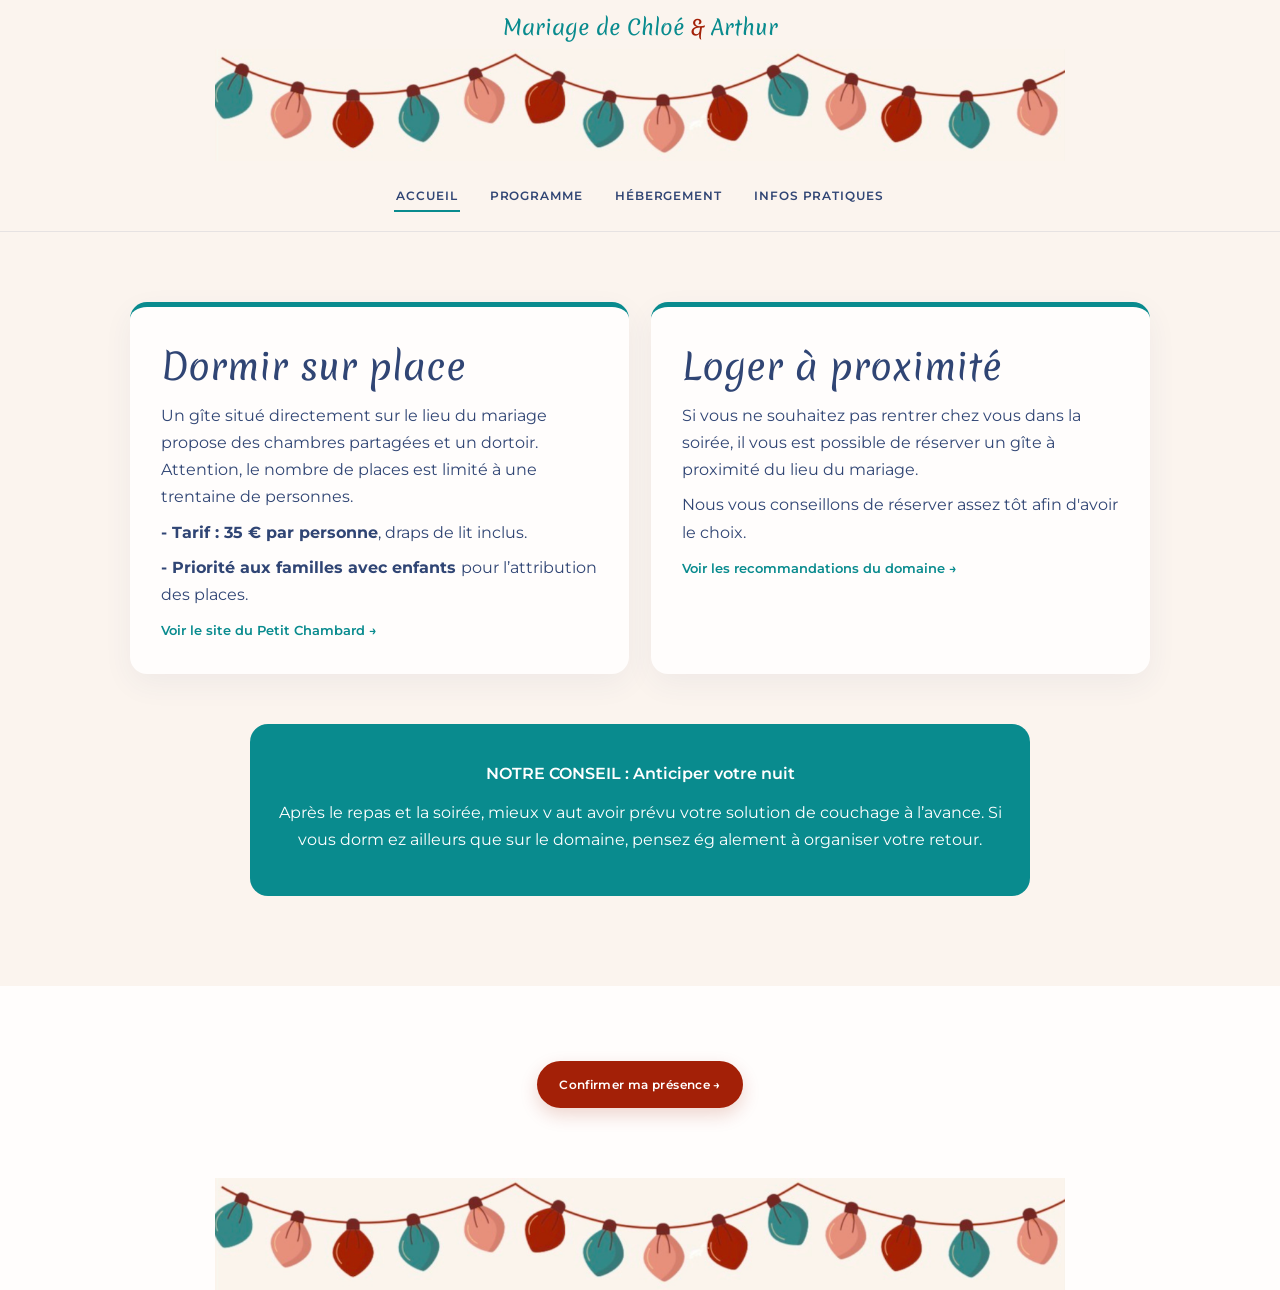
==== commit 8b15522f: "Add files via upload" ====
--- a/hebergement.html
+++ b/hebergement.html
@@ -38,8 +38,8 @@
     <div class="cards">
 
       <article class="info-card featured">
-        <span class="card-number">02 · AU DOMAINE</span>
-        <h2>Les gîtes</h2>
+    
+        <h2>Dormir sur place</h2>
         <p>Un gîte situé directement sur le lieu du mariage propose des chambres partagées et un dortoir. Attention, le nombre de
 places est limité à une trentaine de personnes.</p>
 <p><b>- Tarif : 35 € par personne</b>, draps de lit inclus.</p>
@@ -48,8 +48,7 @@
       </article>
 
     <article class="info-card featured">
-        <span class="card-number">03 · À PROXIMITÉ</span>
-        <h2>Gîtes & chambres d'hôtes</h2>
+        <h2>Loger à proximité</h2>
         <p>Si vous ne souhaitez pas rentrer chez vous dans la soirée, il vous est possible de réserver un gîte à proximité du lieu du
 mariage.</p>
         <p>Nous vous conseillons de réserver assez tôt afin d'avoir le choix.</p>
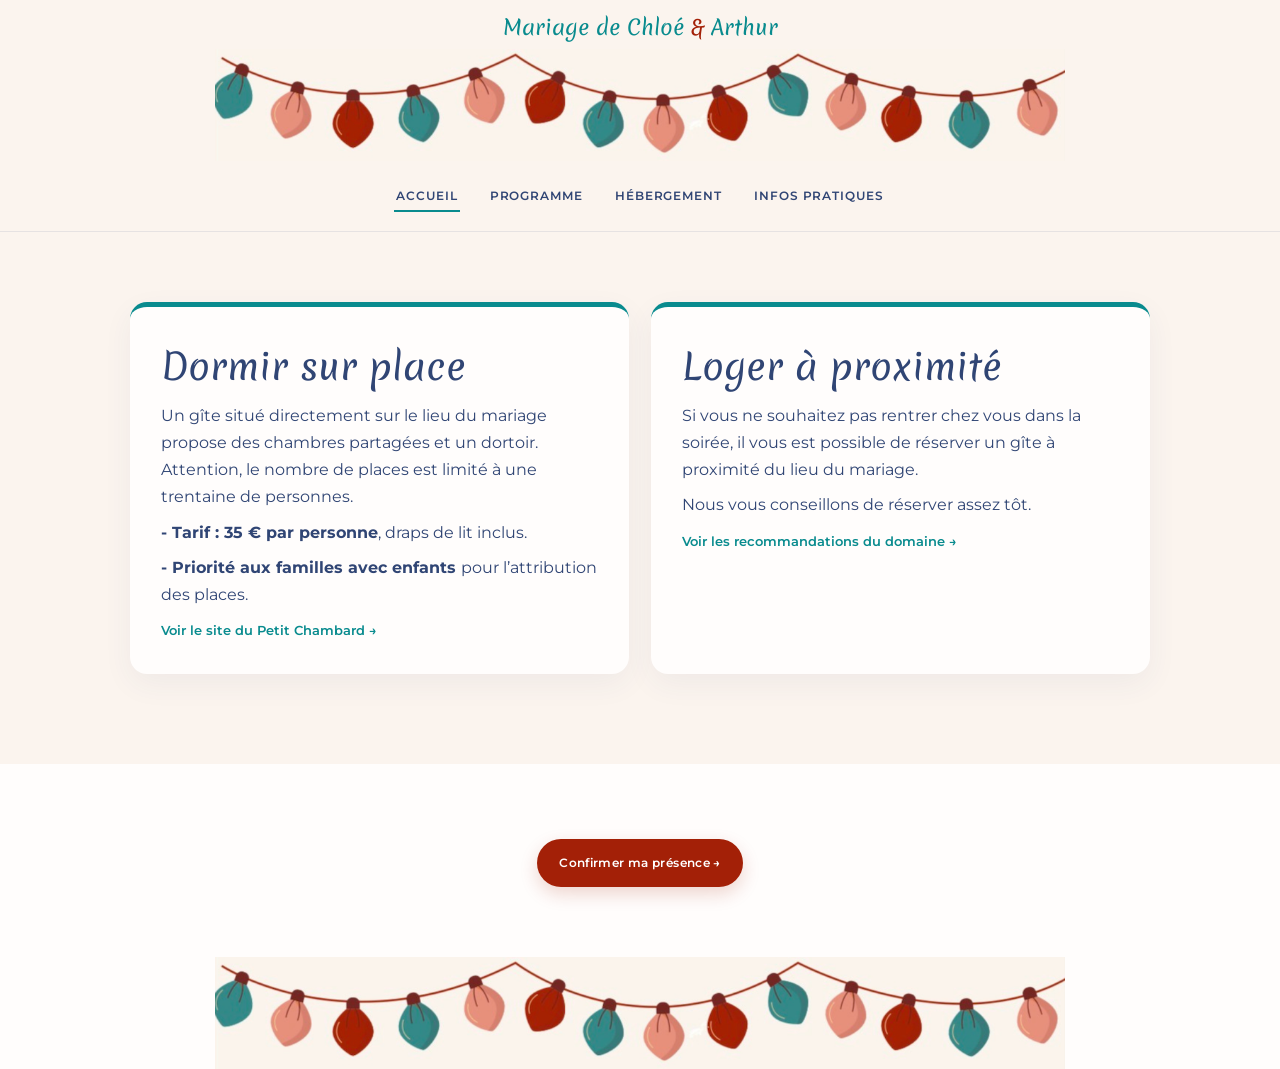
==== commit 6dcf1a7c: "Add files via upload" ====
--- a/hebergement.html
+++ b/hebergement.html
@@ -51,20 +51,12 @@
         <h2>Loger à proximité</h2>
         <p>Si vous ne souhaitez pas rentrer chez vous dans la soirée, il vous est possible de réserver un gîte à proximité du lieu du
 mariage.</p>
-        <p>Nous vous conseillons de réserver assez tôt afin d'avoir le choix.</p>
+        <p>Nous vous conseillons de réserver assez tôt.</p>
         <a class="text-link" href="https://www.petitchambard.fr/" target="_blank" rel="noopener">Voir les recommandations du domaine →</a>
       </article>
 
 
 
-    </div>
-
-    <div class="sunday-card">
-        <h3>NOTRE CONSEIL : Anticiper votre nuit</h3>
-        <p>Après le repas et la soirée, mieux v aut avoir
-prévu votre solution de couchage à l’avance.
-Si vous dorm ez ailleurs que sur le domaine,
-pensez ég alement à organiser votre retour.</p>
     </div>
 
   </section>
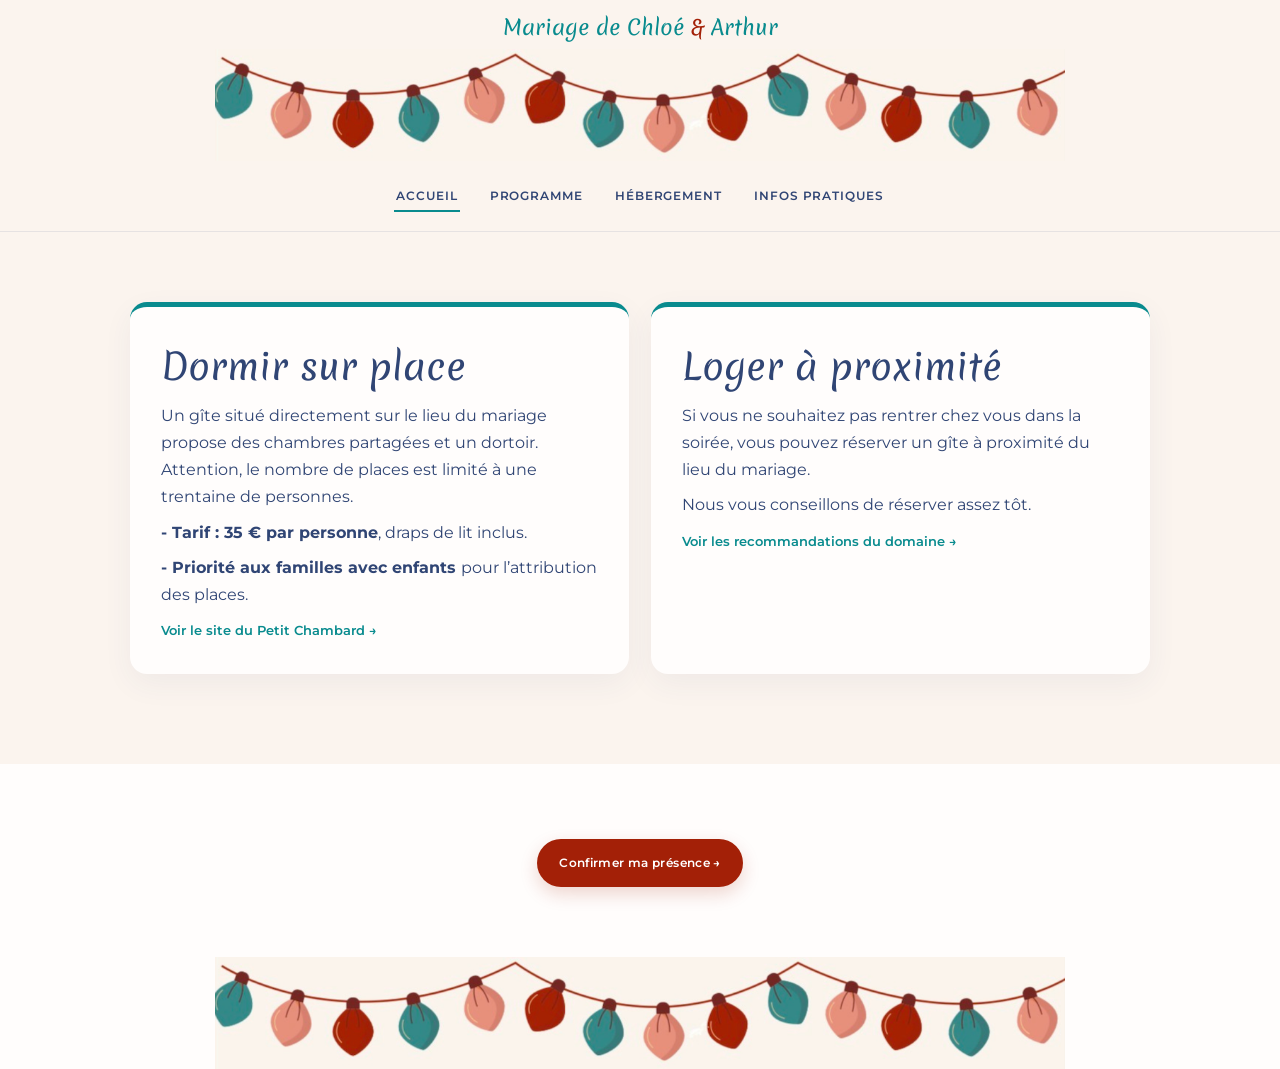
==== commit 5547402d: "Add files via upload" ====
--- a/hebergement.html
+++ b/hebergement.html
@@ -49,7 +49,7 @@
 
     <article class="info-card featured">
         <h2>Loger à proximité</h2>
-        <p>Si vous ne souhaitez pas rentrer chez vous dans la soirée, il vous est possible de réserver un gîte à proximité du lieu du
+        <p>Si vous ne souhaitez pas rentrer chez vous dans la soirée, vous pouvez réserver un gîte à proximité du lieu du
 mariage.</p>
         <p>Nous vous conseillons de réserver assez tôt.</p>
         <a class="text-link" href="https://www.petitchambard.fr/" target="_blank" rel="noopener">Voir les recommandations du domaine →</a>
